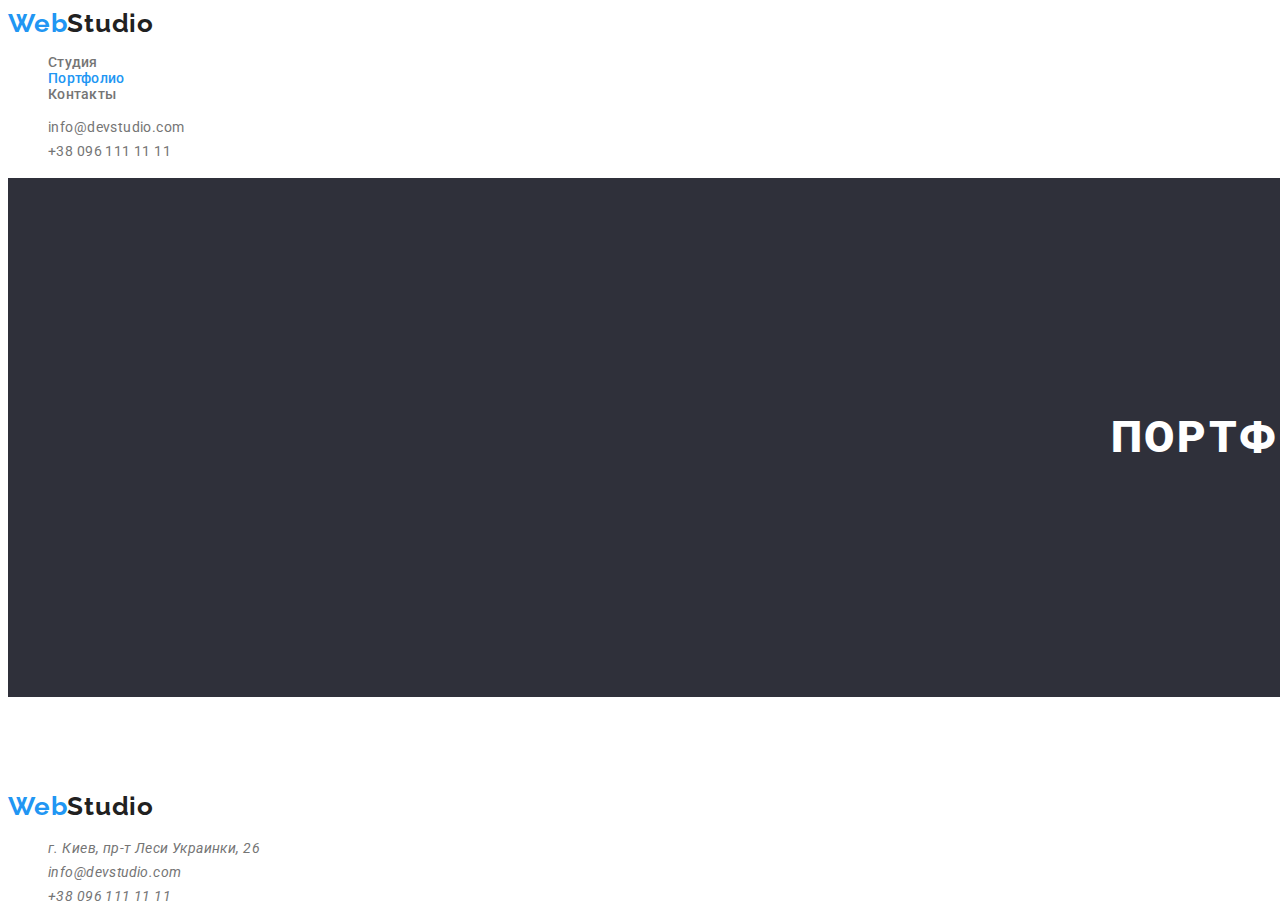
==== portfolio.html @ a9ff54c5 "Creat portfolio.html" ====
<!DOCTYPE html>
<html lang="ru">

<head>
    <meta charset="UTF-8">
    <meta http-equiv="X-UA-Compatible" content="IE=edge">
    <meta name="viewport" content="width=device-width, initial-scale=1.0">

    <link rel="preconnect" href="https://fonts.googleapis.com">
    <link rel="preconnect" href="https://fonts.gstatic.com" crossorigin>
    <link
        href="https://fonts.googleapis.com/css2?family=Raleway:wght@700&family=Roboto:wght@400;500;700;900&display=swap"
        rel="stylesheet">

    <link rel="stylesheet" href="https://cdnjs.cloudflare.com/ajax/libs/modern-normalize/1.1.0/modern-normalize.min.css"
        integrity="sha512-wpPYUAdjBVSE4KJnH1VR1HeZfpl1ub8YT/NKx4PuQ5NmX2tKuGu6U/JRp5y+Y8XG2tV+wKQpNHVUX03MfMFn9Q=="
        crossorigin="anonymous" referrerpolicy="no-referrer" />

    <link rel="stylesheet" href="./css/styles.css">
    <title>Portfolio</title>
</head>

<body>
    <!-- HEADER -->
    <header class="header">
        <nav class="site-nav">
            <a href="index.html" class="link logo"><span class="accent">Web</span>Studio</a>
            <ul class="list nav-list">
                <li class="nav-item"><a href="index.html" class="link nav-link">Студия</a></li>
                <li class="nav-item"><a href="portfolio.html" class="link nav-link current">Портфолио</a></li>
                <li class="nav-item"><a href="" class="link nav-link">Контакты</a></li>
            </ul>
        </nav>
    
        <ul class="list">
            <li><a href="mailto:info@devstudio.com" class="link contacts">info@devstudio.com</a></li>
            <li><a href="tel:+380961111111" class="link contacts">+38 096 111 11 11</a></li>
        </ul>
    
    </header>

    <main>
        <section class="section hero">
            <h1 class="hero-title">Портфолио</h1>
        </section>
    </main>

    <footer>
        <a href="/" class="link logo"><span class="accent">Web</span>Studio</a>
        <address>
            <ul class="list">
                <li><a href="" class="link">г. Киев, пр-т Леси Украинки, 26</a></li>
                <li><a href="mailto:info@devstudio.com" class="link">info@devstudio.com</a></li>
                <li><a href="tel:+380961111111" class="link">+38 096 111 11 11</a></li>
            </ul>
        </address>
    </footer>

</body>
</html>
---- css/styles.css ----
:root {
--main-font-family: 'Roboto', sans-serif;

--main-bcg-color: #FFFFFF;
--secondary-bcg-color: #2F303A;
--section-bcg-color: #F5F4FA;

--main-color: #757575;
--secondary-color: #212121;
--accent-color: #2196F3;
--white-text-color: #FFFFFF;
}

body {
    width: 1600px;
    font-family: var(--main-font-family);
    font-size: 14px;
    font-weight: 400;
    font-style: normal;
    line-height: 1.71;
    color: var(--main-color);
    letter-spacing: 0.03em;
}

.link {
    text-decoration: none;
    color: inherit;
}

.list {
    list-style: none;

}

.section {
    background-color: var(--main-bcg-color);
    margin-bottom: 94px;
}

.section-title {
    color: var(--secondary-color);
    font-weight: 700;
    font-size: 36px;
    line-height: 1.17;
    text-align: center;
    letter-spacing: 0.03em;
}

.text {
    color: var(--main-color);
    
}

.accent,
.current {
    color: var(--accent-color);
}

/* HEADER */
.header {
    background-color: var(--main-bcg-color);
}

.logo {
    font-family: 'Raleway';
    font-weight: 700;
    font-size: 26px;
    line-height: 1.2;
    letter-spacing: 0.03em;
    color: var(--secondary-color);
}

.contacts:hover {
    color: var(--accent-color);
}

.site-nav {}

.nav-list {
    font-weight: 500;
    line-height: 1.15;
    letter-spacing: 0.02em;
}

.nav-item {}

.nav-link {}

/* HERO */
.hero {
    background-color: var(--secondary-bcg-color);
    width: 100%;
    padding: 200px 452px;
}

.hero-title {
    font-weight: 900;
    font-size: 44px;
    line-height: 1.36;
    text-align: center;
    letter-spacing: 0.06em;
    text-transform: uppercase;
    color: var(--white-text-color);
}

.button {
    border: none;
    background-color: var(--accent-color);
    cursor: pointer;
    font-weight: 700;
    font-size: 16px;
    line-height: 1.88;
    letter-spacing: 0.06em;
    color: var(--white-text-color);
    padding: 10px 32px;
    box-shadow: 0px 4px 4px rgba(0, 0, 0, 0.15);
    border-radius: 4px;
}

/* FEATURES */
.visually-hidden {
    position: absolute;
    white-space: nowrap;
    width: 1px;
    height: 1px;
    overflow: hidden;
    border: 0;
    padding: 0;
    clip: rect(0 0 0 0);
    clip-path: inset(50%);
    margin: -1px;
}

.features-title {
    font-weight: 700;
    line-height: 1.14;
    letter-spacing: 0.03em;
    text-transform: uppercase;
    color: var(--secondary-color);
}

/* OPTIONS */

/* TEAM */
.team {
    background-color: var(--section-bcg-color);
    margin-bottom: 0px;
    padding: 94px 215px;
}

.team-names {
    font-weight: 500;
    font-size: 16px;
    line-height: 1.19;
    letter-spacing: 0.03em;
    color: var(--secondary-color);
}

.team-position {
    font-size: 16px;
    line-height: 1.19;
    letter-spacing: 0.03em;
    color: var(--main-color);
}
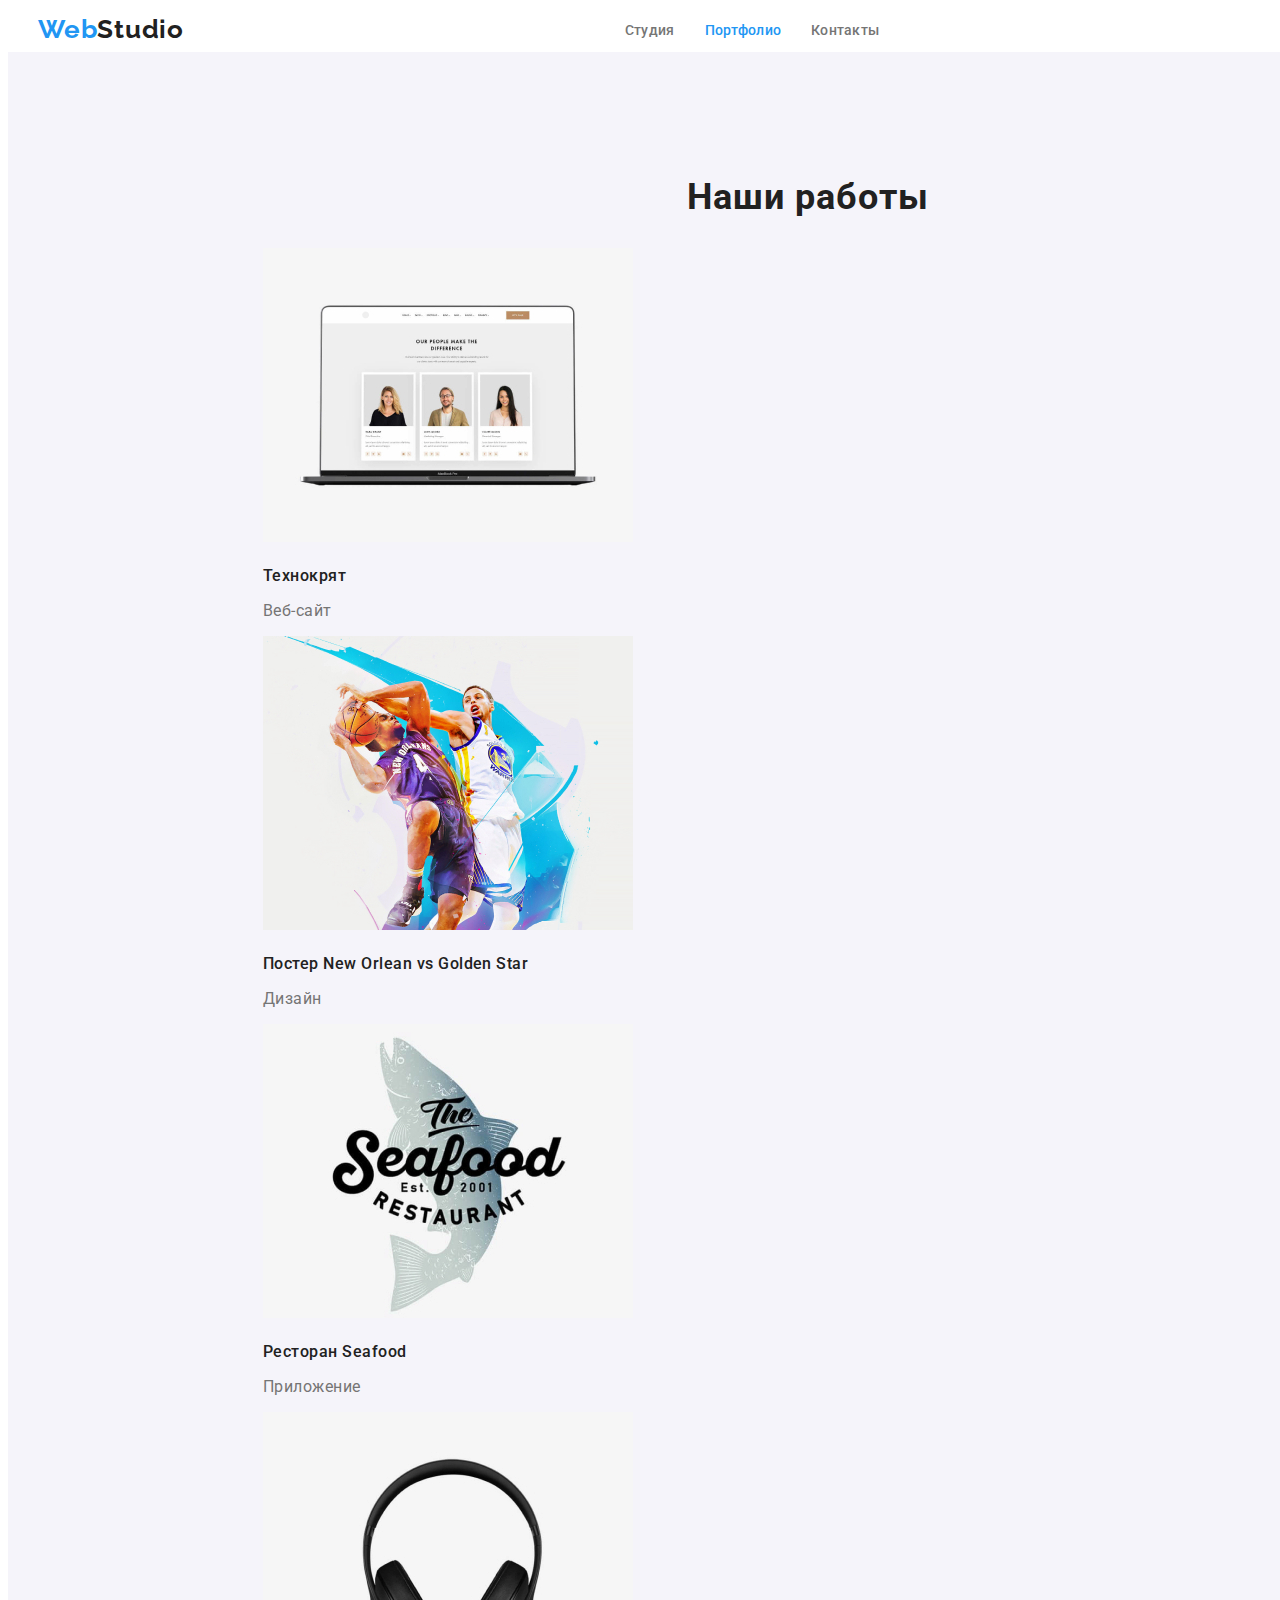
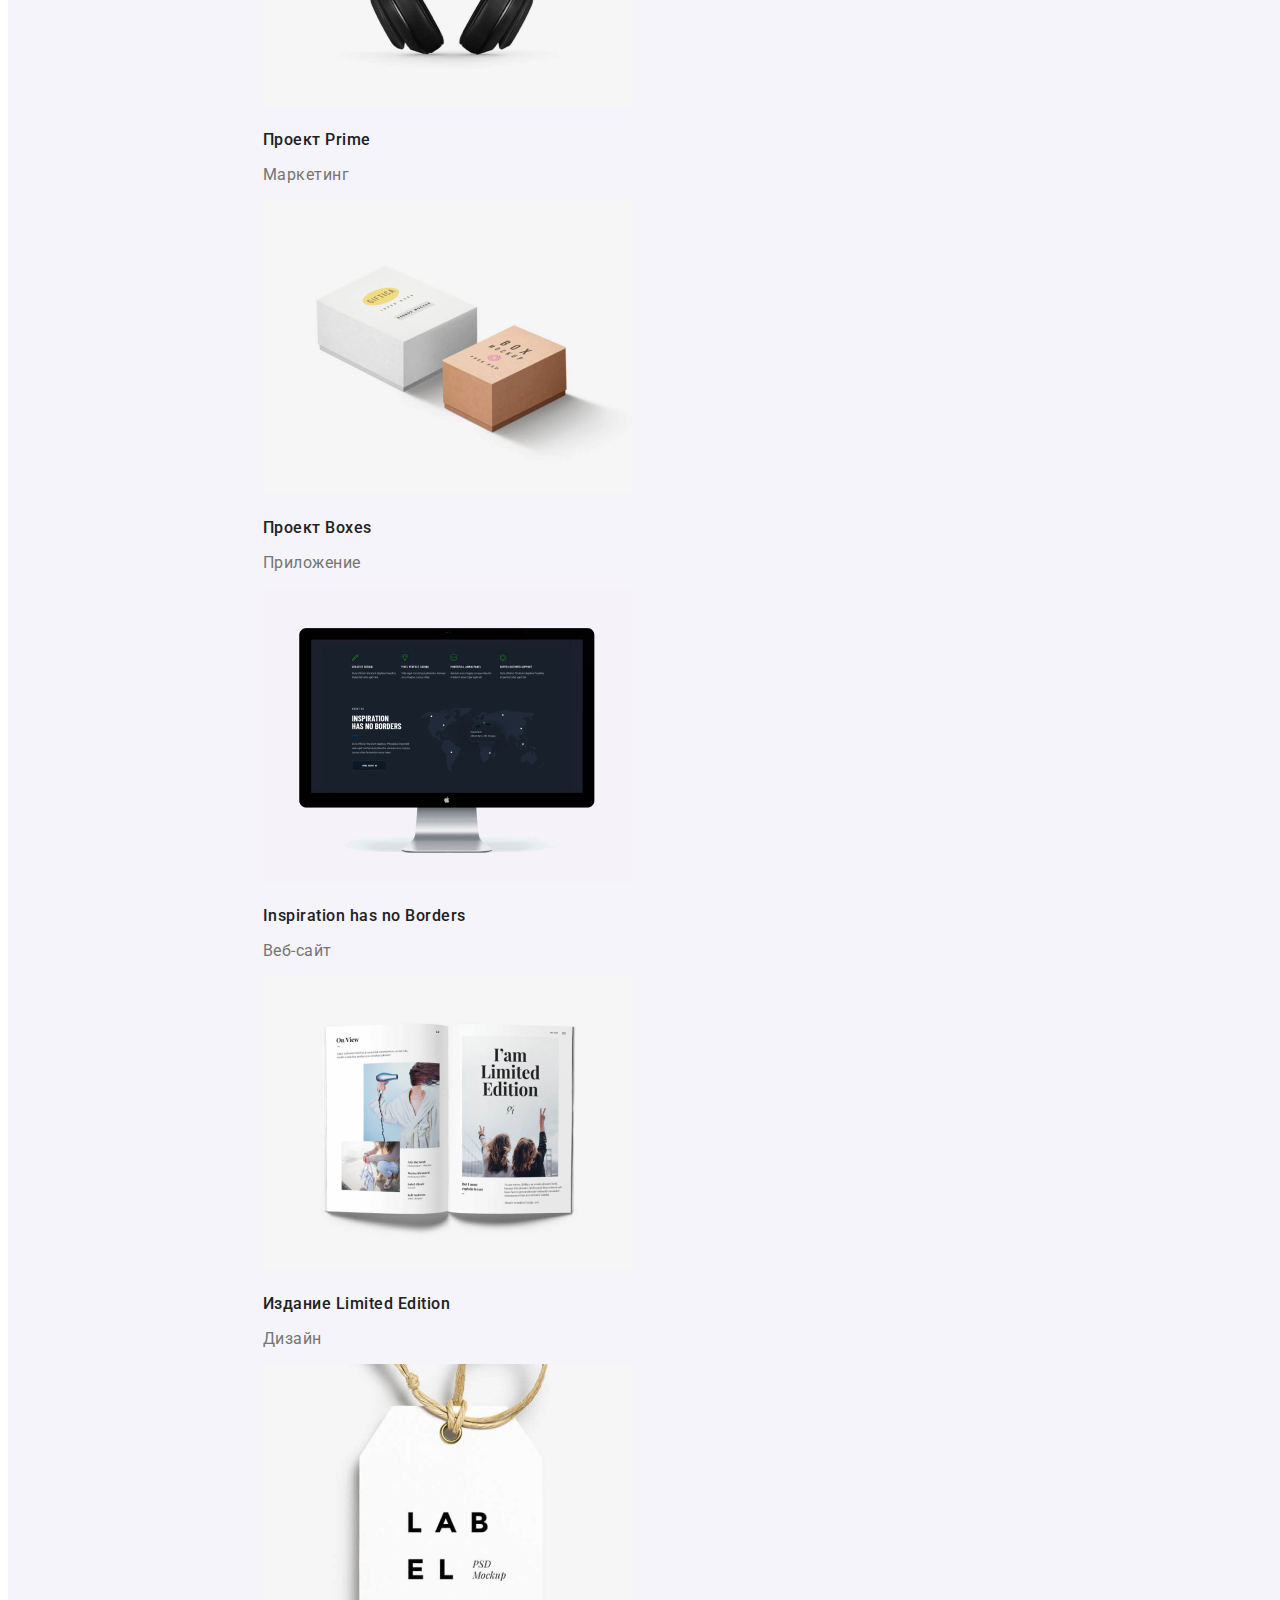
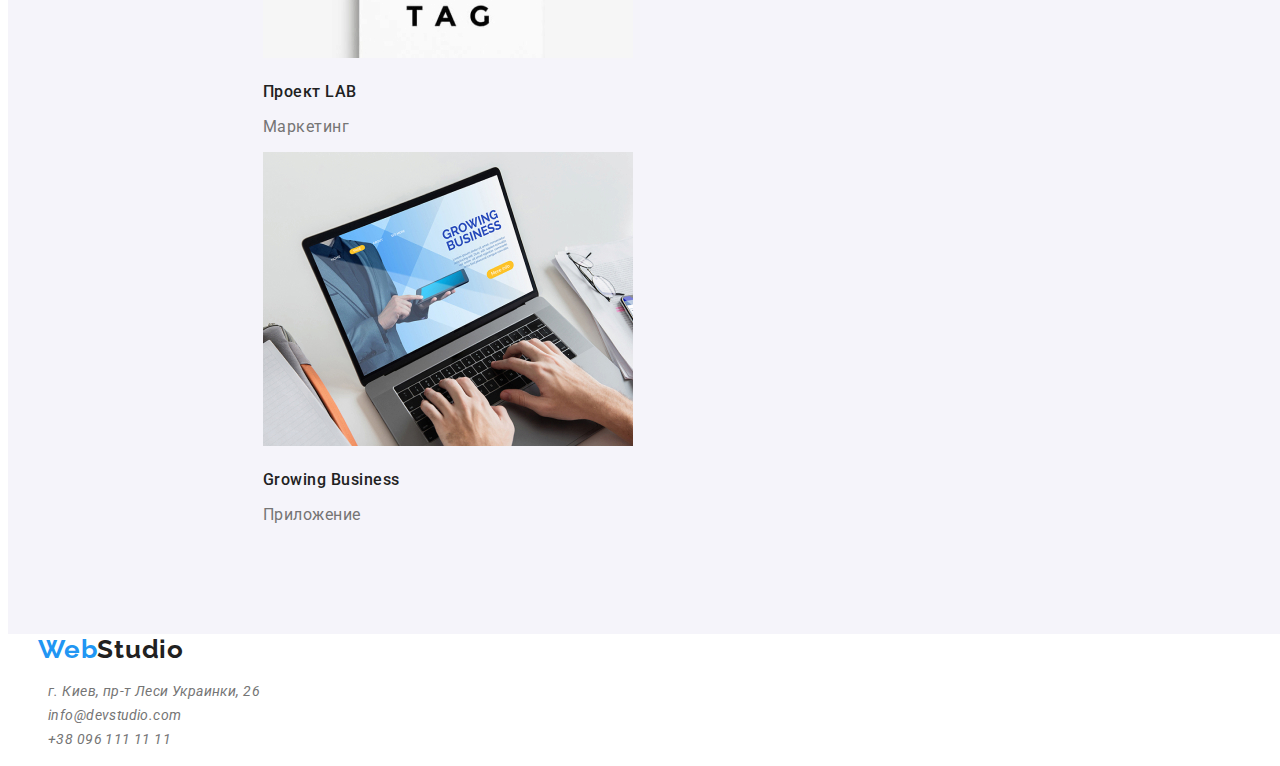
==== commit 04ffe41f: "Flexing header" ====
--- a/portfolio.html
+++ b/portfolio.html
@@ -23,25 +23,74 @@
 <body>
     <!-- HEADER -->
     <header class="header">
-        <nav class="site-nav">
+        <div class="container">
             <a href="index.html" class="link logo"><span class="accent">Web</span>Studio</a>
+            <nav class="site-nav">
+                <ul class="list nav-list">
+                    <li class="nav-item"><a href="index.html" class="link nav-link">Студия</a></li>
+                    <li class="nav-item"><a href="portfolio.html" class="link nav-link current">Портфолио</a></li>
+                    <li class="nav-item"><a href="" class="link nav-link">Контакты</a></li>
+                </ul>
+            </nav>
+            
             <ul class="list nav-list">
-                <li class="nav-item"><a href="index.html" class="link nav-link">Студия</a></li>
-                <li class="nav-item"><a href="portfolio.html" class="link nav-link current">Портфолио</a></li>
-                <li class="nav-item"><a href="" class="link nav-link">Контакты</a></li>
+                <li class="nav-item"><a href="mailto:info@devstudio.com" class="link contacts">info@devstudio.com</a></li>
+                <li class="nav-item"><a href="tel:+380961111111" class="link contacts">+38 096 111 11 11</a></li>
             </ul>
-        </nav>
-    
-        <ul class="list">
-            <li><a href="mailto:info@devstudio.com" class="link contacts">info@devstudio.com</a></li>
-            <li><a href="tel:+380961111111" class="link contacts">+38 096 111 11 11</a></li>
-        </ul>
-    
+        </div>
     </header>
 
     <main>
-        <section class="section hero">
-            <h1 class="hero-title">Портфолио</h1>
+        <!-- Examples -->
+        <section class="section team">
+            <h2 class="section-title">Наши работы</h2>
+            <ul class="list">
+                <li>
+                    <img src="./images/people.jpg" alt="Игорь Демьяненко" width="370" height="294">
+                    <h3 class="team-names">Технокрят</h3>
+                    <p class="team-position">Веб-сайт</p>
+                </li>
+                <li>
+                    <img src="./images/basketball.jpg" alt="Ольга Репина" width="370" height="294">
+                    <h3 class="team-names">Постер New Orlean vs Golden Star</h3>
+                    <p class="team-position">Дизайн</p>
+                </li>
+                <li>
+                    <img src="./images/restaurant.jpg" alt="Николай Тарасов" width="370" height="294">
+                    <h3 class="team-names">Ресторан Seafood</h3>
+                    <p class="team-position">Приложение</p>
+                </li>
+                <li>
+                    <img src="./images/headphones.jpg" alt="Михаил Ермаков" width="370" height="294">
+                    <h3 class="team-names">Проект Prime</h3>
+                    <p class="team-position">Маркетинг</p>
+                </li>
+                <li>
+                    <img src="./images/boxes.jpg" alt="Игорь Демьяненко" width="370" height="294">
+                    <h3 class="team-names">Проект Boxes</h3>
+                    <p class="team-position">Приложение</p>
+                </li>
+                <li>
+                    <img src="./images/desktop.jpg" alt="Ольга Репина" width="370" height="294">
+                    <h3 class="team-names">Inspiration has no Borders</h3>
+                    <p class="team-position">Веб-сайт</p>
+                </li>
+                <li>
+                    <img src="./images/magazine.jpg" alt="Николай Тарасов" width="370" height="294">
+                    <h3 class="team-names">Издание Limited Edition</h3>
+                    <p class="team-position">Дизайн</p>
+                </li>
+                <li>
+                    <img src="./images/label_tag.jpg" alt="Михаил Ермаков" width="370" height="294">
+                    <h3 class="team-names">Проект LAB</h3>
+                    <p class="team-position">Маркетинг</p>
+                </li>
+                <li>
+                    <img src="./images/laptop.jpg" alt="Михаил Ермаков" width="370" height="294">
+                    <h3 class="team-names">Growing Business</h3>
+                    <p class="team-position">Приложение</p>
+                </li>
+            </ul>
         </section>
     </main>
 
--- a/css/styles.css
+++ b/css/styles.css
@@ -61,6 +61,12 @@
     background-color: var(--main-bcg-color);
 }
 
+.header > .container {
+    display: flex;
+    align-items: center;
+    justify-content: space-between;
+}
+
 .logo {
     font-family: 'Raleway';
     font-weight: 700;
@@ -68,6 +74,7 @@
     line-height: 1.2;
     letter-spacing: 0.03em;
     color: var(--secondary-color);
+    margin-left: 30px;
 }
 
 .contacts:hover {
@@ -80,9 +87,13 @@
     font-weight: 500;
     line-height: 1.15;
     letter-spacing: 0.02em;
+    display: flex;
+    align-items: center;
 }
 
-.nav-item {}
+.nav-item + .nav-item {
+    margin-left: 30px;
+}
 
 .nav-link {}
 
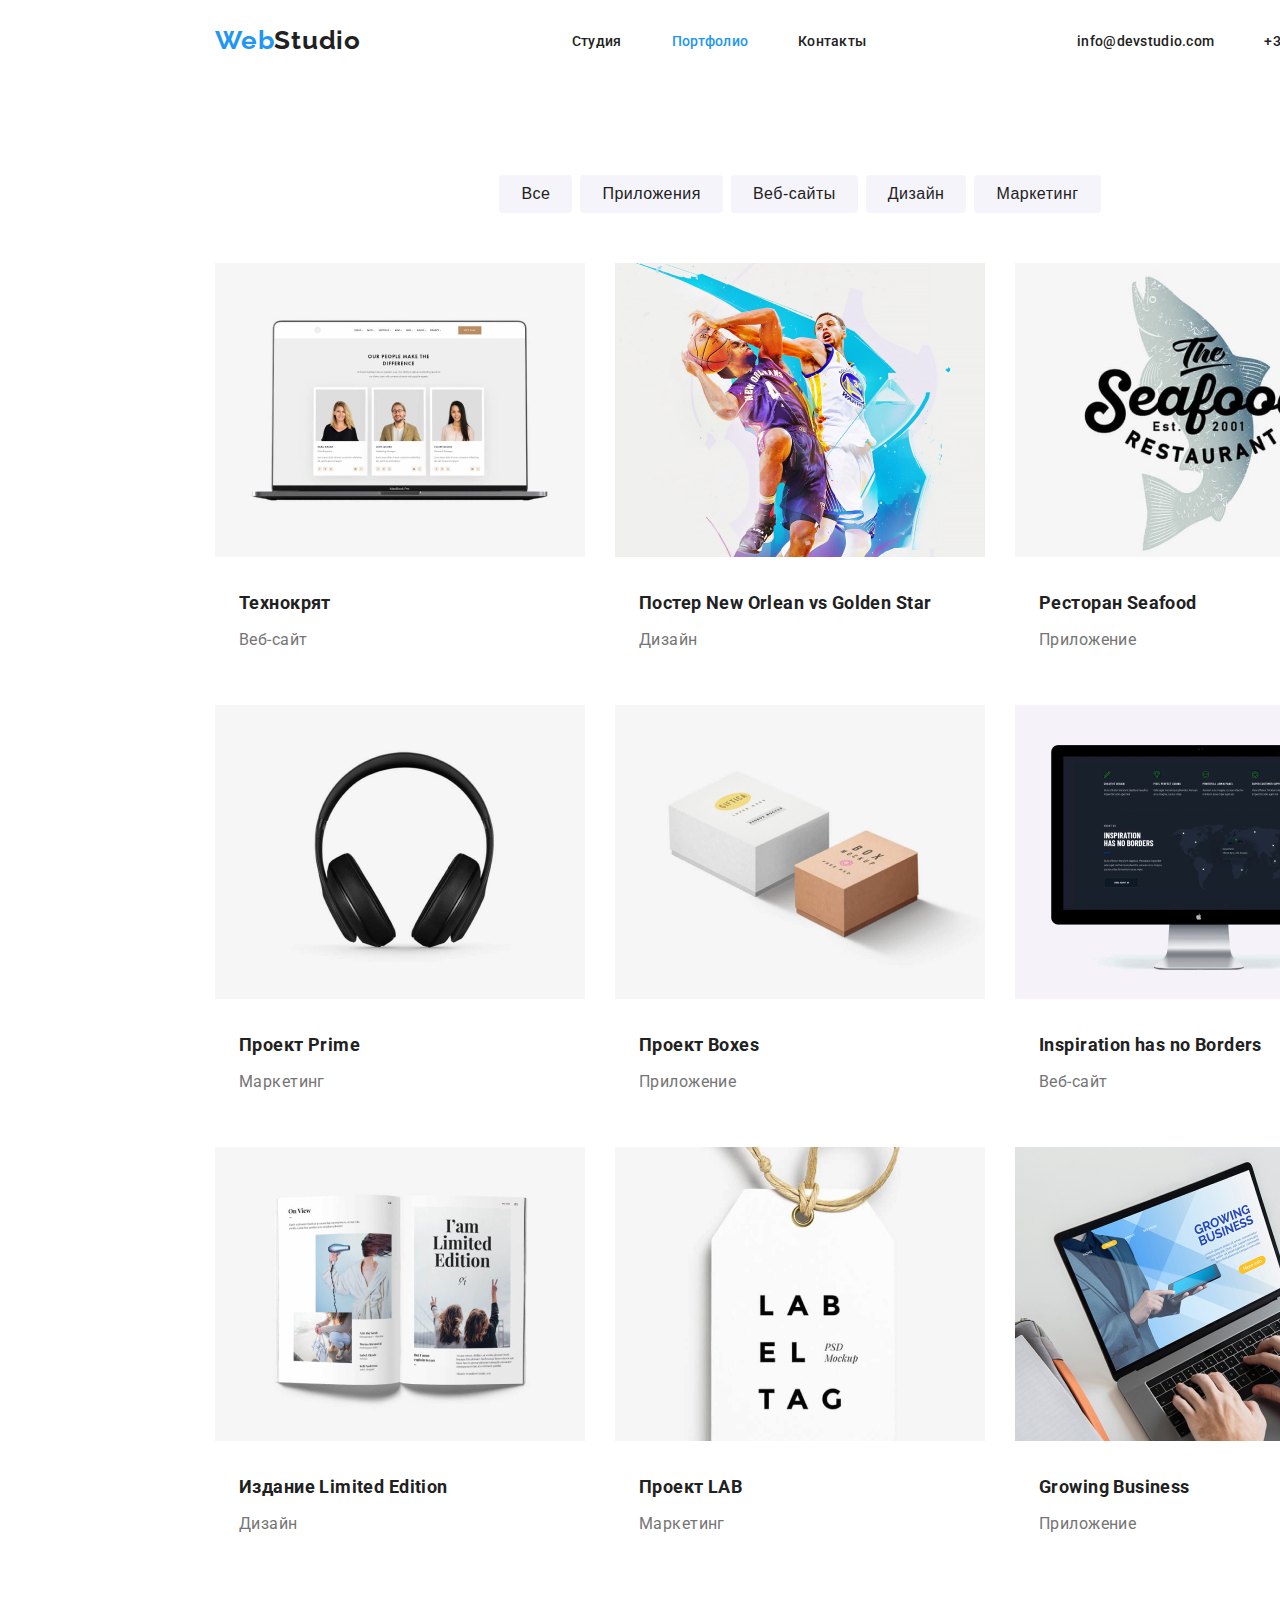
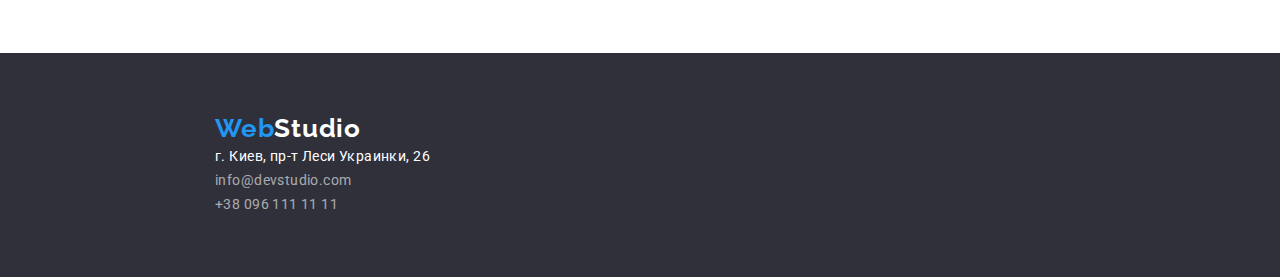
==== commit c16ee579: "Finish points" ====
--- a/portfolio.html
+++ b/portfolio.html
@@ -42,65 +42,72 @@
 
     <main>
         <!-- Examples -->
-        <section class="section team">
-            <h2 class="section-title">Наши работы</h2>
-            <ul class="list">
-                <li>
+        <section class="section">
+            <h1 class="section-title visually-hidden">Наши работы</h1>
+            <ul class="filters-list list">
+                <li><button class="filter-button" type="button">Все</button></li>
+                <li><button class="filter-button" type="button">Приложения</button></li>
+                <li><button class="filter-button" type="button">Веб-сайты</button></li>
+                <li><button class="filter-button" type="button">Дизайн</button></li>
+                <li><button class="filter-button" type="button">Маркетинг</button></li>
+            </ul>
+            <ul class="list examples">
+                <li class="example-item">
                     <img src="./images/people.jpg" alt="Игорь Демьяненко" width="370" height="294">
-                    <h3 class="team-names">Технокрят</h3>
-                    <p class="team-position">Веб-сайт</p>
+                    <h3 class="example-title">Технокрят</h3>
+                    <p class="example-type">Веб-сайт</p>
                 </li>
-                <li>
+                <li class="example-item">
                     <img src="./images/basketball.jpg" alt="Ольга Репина" width="370" height="294">
-                    <h3 class="team-names">Постер New Orlean vs Golden Star</h3>
-                    <p class="team-position">Дизайн</p>
+                    <h3 class="example-title">Постер New Orlean vs Golden Star</h3>
+                    <p class="example-type">Дизайн</p>
                 </li>
-                <li>
+                <li class="example-item">
                     <img src="./images/restaurant.jpg" alt="Николай Тарасов" width="370" height="294">
-                    <h3 class="team-names">Ресторан Seafood</h3>
-                    <p class="team-position">Приложение</p>
+                    <h3 class="example-title">Ресторан Seafood</h3>
+                    <p class="example-type">Приложение</p>
                 </li>
-                <li>
+                <li class="example-item">
                     <img src="./images/headphones.jpg" alt="Михаил Ермаков" width="370" height="294">
-                    <h3 class="team-names">Проект Prime</h3>
-                    <p class="team-position">Маркетинг</p>
+                    <h3 class="example-title">Проект Prime</h3>
+                    <p class="example-type">Маркетинг</p>
                 </li>
-                <li>
+                <li class="example-item">
                     <img src="./images/boxes.jpg" alt="Игорь Демьяненко" width="370" height="294">
-                    <h3 class="team-names">Проект Boxes</h3>
-                    <p class="team-position">Приложение</p>
+                    <h3 class="example-title">Проект Boxes</h3>
+                    <p class="example-type">Приложение</p>
                 </li>
-                <li>
+                <li class="example-item">
                     <img src="./images/desktop.jpg" alt="Ольга Репина" width="370" height="294">
-                    <h3 class="team-names">Inspiration has no Borders</h3>
-                    <p class="team-position">Веб-сайт</p>
+                    <h3 class="example-title">Inspiration has no Borders</h3>
+                    <p class="example-type">Веб-сайт</p>
                 </li>
-                <li>
+                <li class="example-item">
                     <img src="./images/magazine.jpg" alt="Николай Тарасов" width="370" height="294">
-                    <h3 class="team-names">Издание Limited Edition</h3>
-                    <p class="team-position">Дизайн</p>
+                    <h3 class="example-title">Издание Limited Edition</h3>
+                    <p class="example-type">Дизайн</p>
                 </li>
-                <li>
+                <li class="example-item">
                     <img src="./images/label_tag.jpg" alt="Михаил Ермаков" width="370" height="294">
-                    <h3 class="team-names">Проект LAB</h3>
-                    <p class="team-position">Маркетинг</p>
+                    <h3 class="example-title">Проект LAB</h3>
+                    <p class="example-type">Маркетинг</p>
                 </li>
-                <li>
+                <li class="example-item">
                     <img src="./images/laptop.jpg" alt="Михаил Ермаков" width="370" height="294">
-                    <h3 class="team-names">Growing Business</h3>
-                    <p class="team-position">Приложение</p>
+                    <h3 class="example-title">Growing Business</h3>
+                    <p class="example-type">Приложение</p>
                 </li>
             </ul>
         </section>
     </main>
 
-    <footer>
-        <a href="/" class="link logo"><span class="accent">Web</span>Studio</a>
-        <address>
+    <footer class="footer">
+        <a href="/" class="link footer-logo"><span class="accent">Web</span>Studio</a>
+        <address class="footer-adress">
             <ul class="list">
-                <li><a href="" class="link">г. Киев, пр-т Леси Украинки, 26</a></li>
-                <li><a href="mailto:info@devstudio.com" class="link">info@devstudio.com</a></li>
-                <li><a href="tel:+380961111111" class="link">+38 096 111 11 11</a></li>
+                <li><a href="" class="link adress">г. Киев, пр-т Леси Украинки, 26</a></li>
+                <li><a href="mailto:info@devstudio.com" class="link footer-contacts">info@devstudio.com</a></li>
+                <li><a href="tel:+380961111111" class="link footer-contacts">+38 096 111 11 11</a></li>
             </ul>
         </address>
     </footer>
--- a/css/styles.css
+++ b/css/styles.css
@@ -20,34 +20,38 @@
     line-height: 1.71;
     color: var(--main-color);
     letter-spacing: 0.03em;
+    width: 1600px;
+    margin: 0 auto;
+
 }
 
 .link {
     text-decoration: none;
-    color: inherit;
+    color: var(--secondary-color);
 }
 
 .list {
     list-style: none;
-
+    padding: 0px;
+    margin: 0px;
 }
 
 .section {
     background-color: var(--main-bcg-color);
-    margin-bottom: 94px;
+    padding: 94px 215px;
 }
 
 .section-title {
     color: var(--secondary-color);
-    font-weight: 700;
     font-size: 36px;
     line-height: 1.17;
     text-align: center;
-    letter-spacing: 0.03em;
+    margin: 0px;
 }
 
 .text {
     color: var(--main-color);
+    width: 270px;
     
 }
 
@@ -59,6 +63,7 @@
 /* HEADER */
 .header {
     background-color: var(--main-bcg-color);
+    padding: 25px 215px;
 }
 
 .header > .container {
@@ -74,11 +79,18 @@
     line-height: 1.2;
     letter-spacing: 0.03em;
     color: var(--secondary-color);
-    margin-left: 30px;
-}
-
-.contacts:hover {
+}
+
+.contacts:hover,
+.contacts:focus,
+.footer-contacts:hover,
+.footer-contacts:focus,
+.adress:hover,
+.adress:focus,
+.nav-link:hover,
+.nav-link:focus {
     color: var(--accent-color);
+    cursor: pointer;
 }
 
 .site-nav {}
@@ -89,13 +101,16 @@
     letter-spacing: 0.02em;
     display: flex;
     align-items: center;
+    color: var(--secondary-color);
 }
 
 .nav-item + .nav-item {
-    margin-left: 30px;
+    margin-left: 50px;
 }
 
 .nav-link {}
+
+
 
 /* HERO */
 .hero {
@@ -105,6 +120,8 @@
 }
 
 .hero-title {
+    width: 696px;
+    height: 120px;
     font-weight: 900;
     font-size: 44px;
     line-height: 1.36;
@@ -114,6 +131,10 @@
     color: var(--white-text-color);
 }
 
+.container-button {
+    text-align: center;
+}
+
 .button {
     border: none;
     background-color: var(--accent-color);
@@ -126,9 +147,20 @@
     padding: 10px 32px;
     box-shadow: 0px 4px 4px rgba(0, 0, 0, 0.15);
     border-radius: 4px;
+    margin: auto;
 }
 
 /* FEATURES */
+.section.features {
+    padding-bottom: 0px;
+}
+
+.features-list, .team-list {
+    display: flex;
+    align-items: center;
+    justify-content: space-between;
+}
+
 .visually-hidden {
     position: absolute;
     white-space: nowrap;
@@ -143,14 +175,22 @@
 }
 
 .features-title {
-    font-weight: 700;
+    font-size: 14px;
     line-height: 1.14;
     letter-spacing: 0.03em;
     text-transform: uppercase;
     color: var(--secondary-color);
+    padding: 0px;
+    margin: 0px;
 }
 
 /* OPTIONS */
+.options {
+    display: flex;
+    align-items: center;
+    justify-content: space-between;
+    margin-top: 50px;
+}
 
 /* TEAM */
 .team {
@@ -159,6 +199,15 @@
     padding: 94px 215px;
 }
 
+.card {
+    box-shadow: 0px 1px 3px rgba(0, 0, 0, 0.12), 0px 1px 1px rgba(0, 0, 0, 0.14), 0px 2px 1px rgba(0, 0, 0, 0.2);
+    border-radius: 0px 0px 4px 4px;
+}
+
+.team-list {
+    margin-top: 50px;
+}
+
 .team-names {
     font-weight: 500;
     font-size: 16px;
@@ -172,4 +221,86 @@
     line-height: 1.19;
     letter-spacing: 0.03em;
     color: var(--main-color);
+}
+
+.filters-list {
+    margin-top: 0px;
+    margin-bottom: 20px;
+    display: flex;
+    justify-content: center;
+    gap: 8px;
+}
+
+.filter-button {
+    border: none;
+    background-color: var(--section-bcg-color);
+    cursor: pointer;
+    font-weight: 500;
+    font-size: 16px;
+    line-height: 1.62;
+    letter-spacing: 0.03em;
+    color: var(--secondary-color);
+    padding: 6px 22px;
+    border-radius: 4px;
+}
+
+.filter-button:hover {
+    background-color: var(--accent-color);
+    color: var(--main-bcg-color);
+    box-shadow: 0px 3px 1px rgba(0, 0, 0, 0.1), 0px 1px 2px rgba(0, 0, 0, 0.08), 0px 2px 2px rgba(0, 0, 0, 0.12);
+    border-radius: 4px;
+}
+
+.examples {
+    width: 1170px;
+    display: flex;
+    flex-wrap: wrap;
+    justify-content: space-between;
+    margin-top: 0px;
+}
+
+.example-item {
+    margin-top: 30px;
+}
+
+.example-title {
+    font-size: 18px;
+    font-weight: 700;
+    line-height: 2;
+    color: #212121;
+    margin: 20px 24px 4px;
+}
+
+.example-type {
+    font-size: 16px;
+    color: var(--main-color);
+    line-height: 1.88;
+    margin: 0px 24px 20px;
+}
+
+/* FOOTER */
+.footer {
+    background-color: var(--secondary-bcg-color);
+    padding: 60px 215px;
+}
+
+.footer-logo {
+    font-family: 'Raleway';
+    font-weight: 700;
+    font-size: 26px;
+    line-height: 1.2;
+    letter-spacing: 0.03em;
+    color: var(--white-text-color);
+}
+
+.footer-adress {
+    font-style: normal;
+}
+
+.adress {
+    color: var(--white-text-color);
+}
+
+.footer-contacts {
+    color: rgba(255, 255, 255, 0.6);
 }